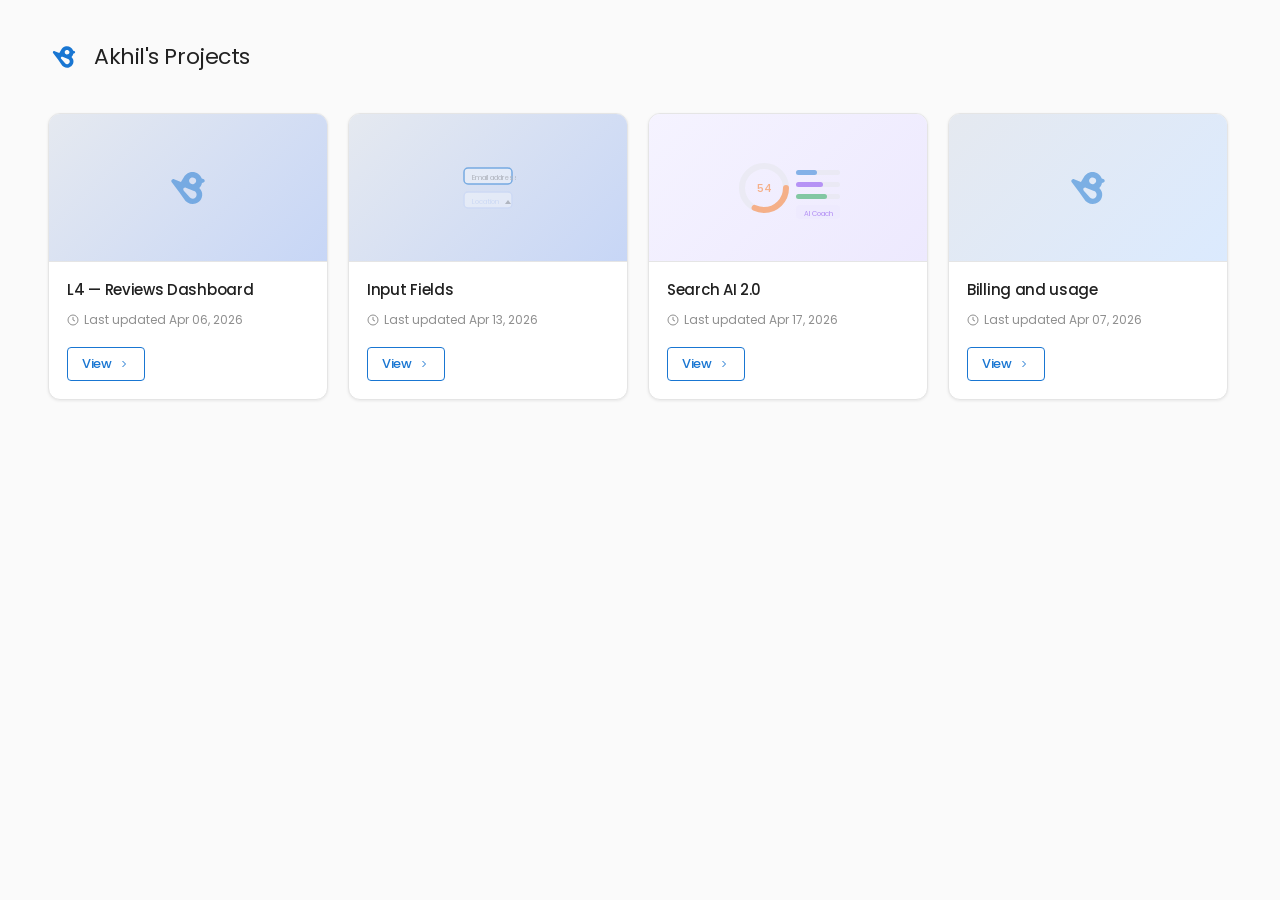
==== index.html @ 2b86e621 "add Aero DS token reference" ====
<!DOCTYPE html>
<html lang="en">
<head>
<meta charset="UTF-8"/>
<meta name="viewport" content="width=device-width, initial-scale=1.0"/>
<title>Akhil's Projects</title>
<link rel="preconnect" href="https://fonts.googleapis.com"/>
<link rel="preconnect" href="https://fonts.gstatic.com" crossorigin/>
<link rel="stylesheet" href="./ds-tokens.css"/>
<style>
*,*::before,*::after{box-sizing:border-box;margin:0;padding:0}
body{
  font-family:var(--ds-font-family);
  background:var(--ds-color-bg-page);
  min-height:100vh;
  color:var(--ds-color-text-primary);
}

/* ── HEADER ── */
.header{
  padding:40px 48px 0;
  display:flex;
  align-items:center;
  gap:14px;
}
.header-logo svg{display:block}
.header-title{
  font-size:22px;
  font-weight:400;
  letter-spacing:-0.44px;
  color:var(--ds-color-text-primary);
}

/* ── GRID ── */
.grid{
  padding:40px 48px 48px;
  display:flex;
  flex-wrap:wrap;
  gap:20px;
}

/* ── CARD ── */
.card{
  background:var(--ds-color-bg-surface);
  border:1px solid var(--ds-color-border);
  border-radius:var(--ds-radius-lg);
  width:280px;
  overflow:hidden;
  box-shadow:var(--ds-shadow-card);
  display:flex;
  flex-direction:column;
  transition:box-shadow 0.15s, border-color 0.15s;
}
.card:hover{
  box-shadow:0 4px 16px rgba(0,0,0,0.10);
  border-color:var(--ds-color-border-input);
}

.card-thumb{
  height:148px;
  background:var(--ds-color-rail-bg);
  display:flex;
  align-items:center;
  justify-content:center;
  border-bottom:1px solid var(--ds-color-border);
  overflow:hidden;
}
.card-thumb-l4{background:linear-gradient(135deg,#e5e9f0 0%,#c7d6f6 100%)}
.card-thumb-billing{background:linear-gradient(135deg,#e5e9f0 0%,#dbeafe 100%)}
.card-thumb svg{opacity:0.5}

.card-body{
  padding:16px 18px 18px;
  display:flex;
  flex-direction:column;
  gap:10px;
  flex:1;
}
.card-name{
  font-size:15px;
  font-weight:500;
  letter-spacing:-0.3px;
  color:var(--ds-color-text-primary);
}
.card-meta{
  font-size:12px;
  color:var(--ds-color-text-muted);
  letter-spacing:0;
  display:flex;
  align-items:center;
  gap:5px;
}
.card-meta svg{flex-shrink:0}

.card-footer{
  padding:0 18px 18px;
}
.view-btn{
  display:inline-flex;
  align-items:center;
  gap:6px;
  padding:6px 14px;
  border-radius:var(--ds-radius-sm);
  border:1px solid var(--ds-color-blue-100);
  background:transparent;
  font-size:13px;
  font-weight:500;
  letter-spacing:-0.26px;
  color:var(--ds-color-blue-100);
  cursor:pointer;
  text-decoration:none;
  font-family:var(--ds-font-family);
  transition:background 0.15s, color 0.15s;
}
.view-btn:hover{
  background:var(--ds-color-blue-100);
  color:#fff;
}
.view-btn svg{transition:stroke 0.15s}
.view-btn:hover svg{stroke:#fff}
</style>
</head>
<body>

  <header class="header">
    <div class="header-logo">
      <svg width="32" height="32" viewBox="0 0 28 28" fill="none" xmlns="http://www.w3.org/2000/svg">
        <path fill-rule="evenodd" clip-rule="evenodd" d="M17.6417 15.8029L17.6417 15.8027L17.6384 15.8014C17.5927 15.7816 17.5463 15.7632 17.4992 15.7463L12.7315 13.8611L12.7311 13.8618C12.6006 13.804 12.4564 13.7713 12.3044 13.7713C11.7231 13.7713 11.2518 14.2403 11.2518 14.8187C11.2518 15.0578 11.3332 15.2774 11.4688 15.4537L11.4681 15.4544L11.4764 15.4638C11.5005 15.4944 11.5259 15.524 11.5532 15.5517L14.9714 19.459L14.9715 19.4589C15.3977 19.9372 16.0196 20.2391 16.7125 20.2391C17.9972 20.2391 19.0387 19.2029 19.0387 17.9247C19.0387 16.9752 18.4638 16.1598 17.6417 15.8029M16.0713 7.92504C17.1523 7.58657 18.3171 8.14557 18.673 9.17345C19.0289 10.2013 18.4411 11.3088 17.36 11.6473C16.2791 11.9856 15.1142 11.4266 14.7583 10.3989C14.4025 9.37094 14.9903 8.26336 16.0713 7.92504M23.5537 9.17994C23.3965 8.95849 23.168 8.81665 22.9198 8.75419L22.9196 8.75053L21.9876 8.50627C21.9741 8.46262 21.9653 8.41842 21.9506 8.37481C20.9828 5.51383 17.8153 3.95809 14.8755 4.89999C13.3526 5.38783 12.1944 6.45242 11.5617 7.76098L9.87757 10.4368L5.88029 8.85972L5.87765 8.86265C5.62588 8.76042 5.33869 8.73796 5.05933 8.82742C4.44192 9.02534 4.10609 9.67275 4.30931 10.2738C4.33911 10.3616 4.38134 10.4416 4.42915 10.5168L4.4222 10.5248L8.59266 16.045C8.59643 16.05 8.59829 16.0555 8.60205 16.0603C8.60577 16.0655 8.61067 16.0695 8.61463 16.0746L11.5983 20.2565C12.9021 22.5847 15.7227 23.9859 18.4456 23.1135C21.3852 22.1718 22.984 19.089 22.0161 16.228C21.7148 15.3376 21.2002 14.5738 20.5458 13.9722C21.3708 13.1844 21.9306 12.1679 22.1398 11.0647L23.0412 10.8043L23.0406 10.7945C23.1205 10.7643 23.1987 10.7278 23.2723 10.6784C23.7751 10.3402 23.9012 9.66943 23.5537 9.17994" fill="#1976D2"/>
      </svg>
    </div>
    <h1 class="header-title">Akhil's Projects</h1>
  </header>

  <main class="grid">

    <!-- L4 Card -->
    <div class="card">
      <div class="card-thumb card-thumb-l4">
        <svg width="48" height="48" viewBox="0 0 28 28" fill="none" xmlns="http://www.w3.org/2000/svg">
          <path fill-rule="evenodd" clip-rule="evenodd" d="M17.6417 15.8029L17.6417 15.8027L17.6384 15.8014C17.5927 15.7816 17.5463 15.7632 17.4992 15.7463L12.7315 13.8611L12.7311 13.8618C12.6006 13.804 12.4564 13.7713 12.3044 13.7713C11.7231 13.7713 11.2518 14.2403 11.2518 14.8187C11.2518 15.0578 11.3332 15.2774 11.4688 15.4537L11.4681 15.4544L11.4764 15.4638C11.5005 15.4944 11.5259 15.524 11.5532 15.5517L14.9714 19.459L14.9715 19.4589C15.3977 19.9372 16.0196 20.2391 16.7125 20.2391C17.9972 20.2391 19.0387 19.2029 19.0387 17.9247C19.0387 16.9752 18.4638 16.1598 17.6417 15.8029M16.0713 7.92504C17.1523 7.58657 18.3171 8.14557 18.673 9.17345C19.0289 10.2013 18.4411 11.3088 17.36 11.6473C16.2791 11.9856 15.1142 11.4266 14.7583 10.3989C14.4025 9.37094 14.9903 8.26336 16.0713 7.92504M23.5537 9.17994C23.3965 8.95849 23.168 8.81665 22.9198 8.75419L22.9196 8.75053L21.9876 8.50627C21.9741 8.46262 21.9653 8.41842 21.9506 8.37481C20.9828 5.51383 17.8153 3.95809 14.8755 4.89999C13.3526 5.38783 12.1944 6.45242 11.5617 7.76098L9.87757 10.4368L5.88029 8.85972L5.87765 8.86265C5.62588 8.76042 5.33869 8.73796 5.05933 8.82742C4.44192 9.02534 4.10609 9.67275 4.30931 10.2738C4.33911 10.3616 4.38134 10.4416 4.42915 10.5168L4.4222 10.5248L8.59266 16.045C8.59643 16.05 8.59829 16.0555 8.60205 16.0603C8.60577 16.0655 8.61067 16.0695 8.61463 16.0746L11.5983 20.2565C12.9021 22.5847 15.7227 23.9859 18.4456 23.1135C21.3852 22.1718 22.984 19.089 22.0161 16.228C21.7148 15.3376 21.2002 14.5738 20.5458 13.9722C21.3708 13.1844 21.9306 12.1679 22.1398 11.0647L23.0412 10.8043L23.0406 10.7945C23.1205 10.7643 23.1987 10.7278 23.2723 10.6784C23.7751 10.3402 23.9012 9.66943 23.5537 9.17994" fill="#1976D2"/>
        </svg>
      </div>
      <div class="card-body">
        <div class="card-name">L4 — Reviews Dashboard</div>
        <div class="card-meta">
          <svg width="12" height="12" viewBox="0 0 24 24" fill="none" stroke="#8f8f8f" stroke-width="2"><circle cx="12" cy="12" r="10"/><polyline points="12 6 12 12 16 14"/></svg>
          Last updated Apr 06, 2026
        </div>
      </div>
      <div class="card-footer">
        <a class="view-btn" href="./L4/reviews_dashboard_v2.html">
          View
          <svg width="12" height="12" viewBox="0 0 24 24" fill="none" stroke="currentColor" stroke-width="2"><polyline points="9 18 15 12 9 6"/></svg>
        </a>
      </div>
    </div>

    <!-- Input Fields Card -->
    <div class="card">
      <div class="card-thumb" style="background:linear-gradient(135deg,#e5e9f0 0%,#c7d6f6 100%)">
        <svg width="56" height="48" viewBox="0 0 56 48" fill="none" xmlns="http://www.w3.org/2000/svg">
          <rect x="4" y="4" width="48" height="16" rx="4" fill="white" fill-opacity="0.7" stroke="#1976D2" stroke-width="1.5"/>
          <rect x="4" y="28" width="48" height="16" rx="4" fill="white" fill-opacity="0.7" stroke="#c7d6f6" stroke-width="1.5"/>
          <text x="12" y="16" font-family="Poppins,sans-serif" font-size="7" fill="#8f8f8f">Email address</text>
          <text x="12" y="40" font-family="Poppins,sans-serif" font-size="7" fill="#c7d6f6">Location</text>
          <polygon points="48,36 51,40 45,40" fill="#8f8f8f"/>
        </svg>
      </div>
      <div class="card-body">
        <div class="card-name">Input Fields</div>
        <div class="card-meta">
          <svg width="12" height="12" viewBox="0 0 24 24" fill="none" stroke="#8f8f8f" stroke-width="2"><circle cx="12" cy="12" r="10"/><polyline points="12 6 12 12 16 14"/></svg>
          Last updated Apr 13, 2026
        </div>
      </div>
      <div class="card-footer">
        <a class="view-btn" href="./input-fields.html">
          View
          <svg width="12" height="12" viewBox="0 0 24 24" fill="none" stroke="currentColor" stroke-width="2"><polyline points="9 18 15 12 9 6"/></svg>
        </a>
      </div>
    </div>

    <!-- Search AI 2.0 Card -->
    <div class="card">
      <div class="card-thumb" style="background:linear-gradient(135deg,#f5f3ff 0%,#ede9fe 100%)">
        <svg width="120" height="80" viewBox="0 0 120 80" fill="none" xmlns="http://www.w3.org/2000/svg">
          <!-- Donut -->
          <circle cx="36" cy="40" r="22" fill="none" stroke="#e5e7eb" stroke-width="6"/>
          <circle cx="36" cy="40" r="22" fill="none" stroke="#f97316" stroke-width="6"
            stroke-dasharray="75 125" stroke-dashoffset="31" stroke-linecap="round"/>
          <text x="36" y="44" text-anchor="middle" font-family="Poppins,sans-serif" font-size="11" font-weight="500" fill="#f97316">54</text>
          <!-- Bars -->
          <rect x="68" y="22" width="44" height="5" rx="2.5" fill="#e5e7eb"/>
          <rect x="68" y="22" width="21" height="5" rx="2.5" fill="#1976d2"/>
          <rect x="68" y="34" width="44" height="5" rx="2.5" fill="#e5e7eb"/>
          <rect x="68" y="34" width="27" height="5" rx="2.5" fill="#7c3aed"/>
          <rect x="68" y="46" width="44" height="5" rx="2.5" fill="#e5e7eb"/>
          <rect x="68" y="46" width="31" height="5" rx="2.5" fill="#16a34a"/>
          <!-- AI Coach tag -->
          <rect x="68" y="57" width="44" height="14" rx="4" fill="#ede9fe"/>
          <text x="90" y="68" text-anchor="middle" font-family="Poppins,sans-serif" font-size="7" fill="#7c3aed">AI Coach</text>
        </svg>
      </div>
      <div class="card-body">
        <div class="card-name">Search AI 2.0</div>
        <div class="card-meta">
          <svg width="12" height="12" viewBox="0 0 24 24" fill="none" stroke="#8f8f8f" stroke-width="2"><circle cx="12" cy="12" r="10"/><polyline points="12 6 12 12 16 14"/></svg>
          Last updated Apr 17, 2026
        </div>
      </div>
      <div class="card-footer">
        <a class="view-btn" href="./SearchAI/search_ai_overview.html">
          View
          <svg width="12" height="12" viewBox="0 0 24 24" fill="none" stroke="currentColor" stroke-width="2"><polyline points="9 18 15 12 9 6"/></svg>
        </a>
      </div>
    </div>

    <!-- Billing Card -->
    <div class="card">
      <div class="card-thumb card-thumb-billing">
        <svg width="48" height="48" viewBox="0 0 28 28" fill="none" xmlns="http://www.w3.org/2000/svg">
          <path fill-rule="evenodd" clip-rule="evenodd" d="M17.6417 15.8029L17.6417 15.8027L17.6384 15.8014C17.5927 15.7816 17.5463 15.7632 17.4992 15.7463L12.7315 13.8611L12.7311 13.8618C12.6006 13.804 12.4564 13.7713 12.3044 13.7713C11.7231 13.7713 11.2518 14.2403 11.2518 14.8187C11.2518 15.0578 11.3332 15.2774 11.4688 15.4537L11.4681 15.4544L11.4764 15.4638C11.5005 15.4944 11.5259 15.524 11.5532 15.5517L14.9714 19.459L14.9715 19.4589C15.3977 19.9372 16.0196 20.2391 16.7125 20.2391C17.9972 20.2391 19.0387 19.2029 19.0387 17.9247C19.0387 16.9752 18.4638 16.1598 17.6417 15.8029M16.0713 7.92504C17.1523 7.58657 18.3171 8.14557 18.673 9.17345C19.0289 10.2013 18.4411 11.3088 17.36 11.6473C16.2791 11.9856 15.1142 11.4266 14.7583 10.3989C14.4025 9.37094 14.9903 8.26336 16.0713 7.92504M23.5537 9.17994C23.3965 8.95849 23.168 8.81665 22.9198 8.75419L22.9196 8.75053L21.9876 8.50627C21.9741 8.46262 21.9653 8.41842 21.9506 8.37481C20.9828 5.51383 17.8153 3.95809 14.8755 4.89999C13.3526 5.38783 12.1944 6.45242 11.5617 7.76098L9.87757 10.4368L5.88029 8.85972L5.87765 8.86265C5.62588 8.76042 5.33869 8.73796 5.05933 8.82742C4.44192 9.02534 4.10609 9.67275 4.30931 10.2738C4.33911 10.3616 4.38134 10.4416 4.42915 10.5168L4.4222 10.5248L8.59266 16.045C8.59643 16.05 8.59829 16.0555 8.60205 16.0603C8.60577 16.0655 8.61067 16.0695 8.61463 16.0746L11.5983 20.2565C12.9021 22.5847 15.7227 23.9859 18.4456 23.1135C21.3852 22.1718 22.984 19.089 22.0161 16.228C21.7148 15.3376 21.2002 14.5738 20.5458 13.9722C21.3708 13.1844 21.9306 12.1679 22.1398 11.0647L23.0412 10.8043L23.0406 10.7945C23.1205 10.7643 23.1987 10.7278 23.2723 10.6784C23.7751 10.3402 23.9012 9.66943 23.5537 9.17994" fill="#1976D2"/>
        </svg>
      </div>
      <div class="card-body">
        <div class="card-name">Billing and usage</div>
        <div class="card-meta">
          <svg width="12" height="12" viewBox="0 0 24 24" fill="none" stroke="#8f8f8f" stroke-width="2"><circle cx="12" cy="12" r="10"/><polyline points="12 6 12 12 16 14"/></svg>
          Last updated Apr 07, 2026
        </div>
      </div>
      <div class="card-footer">
        <a class="view-btn" href="./Billing/billing_usage.html">
          View
          <svg width="12" height="12" viewBox="0 0 24 24" fill="none" stroke="currentColor" stroke-width="2"><polyline points="9 18 15 12 9 6"/></svg>
        </a>
      </div>
    </div>

  </main>

</body>
</html>
---- ds-tokens.css ----
/* ============================================================
   Aero Design System — CSS tokens (Elemental / Birdeye)

   Source of truth for values: RISHI-AERO-DS-TOKENS.md
   Use those names when designing; consume --aero-* or --ds-* here.
   Do not introduce ad-hoc hex in pages when a token exists.

   Figma (legacy ref): xecPAre4cKkeXEdvTig1oI
   ============================================================ */

@import url('https://fonts.googleapis.com/css2?family=Poppins:ital,wght@0,400;0,500;0,600;0,700;1,400&display=swap');

:root {

  /* ── TYPOGRAPHY (RISHI) ───────────────────────────────── */
  --aero-font-family:     'Poppins', sans-serif;
  --aero-font-mono:       'SFMono-Regular', ui-monospace, Menlo, Monaco, monospace;

  --aero-fs-10:  10px;
  --aero-fs-12:  12px;
  --aero-fs-14:  14px;
  --aero-fs-16:  16px;
  --aero-fs-18:  18px;
  --aero-fs-20:  20px;
  --aero-fs-24:  24px;
  --aero-fs-28:  28px;
  --aero-fs-32:  32px;

  --aero-fw-regular: 400;
  --aero-fw-medium:  500;
  --aero-fw-bold:    700;

  --aero-lh-10: 15px;
  --aero-lh-12: 18px;
  --aero-lh-14: 21px;
  --aero-lh-16: 24px;
  --aero-lh-18: 27px;
  --aero-lh-20: 30px;
  --aero-lh-24: 36px;
  --aero-lh-28: 42px;
  --aero-lh-32: 48px;

  /* Legacy DS aliases — typography */
  --ds-font-family:         var(--aero-font-family);
  --ds-font-size-xs:       11px;
  --ds-font-size-sm:       var(--aero-fs-12);
  --ds-font-size-base:     var(--aero-fs-14);
  --ds-font-size-md:       var(--aero-fs-16);
  --ds-font-size-lg:       var(--aero-fs-18);
  --ds-font-size-xl:       var(--aero-fs-20);
  --ds-font-weight-regular: var(--aero-fw-regular);
  --ds-font-weight-medium:  var(--aero-fw-medium);
  --ds-font-weight-semibold: 600;
  --ds-font-weight-bold:    var(--aero-fw-bold);
  /* Aliases for RISHI font-size tokens (use in new CSS) */
  --aero-font-size-10: var(--aero-fs-10);
  --aero-font-size-12: var(--aero-fs-12);
  --aero-font-size-14: var(--aero-fs-14);
  --aero-font-size-16: var(--aero-fs-16);
  --aero-font-size-18: var(--aero-fs-18);
  --aero-font-size-20: var(--aero-fs-20);
  --aero-font-size-24: var(--aero-fs-24);
  --aero-font-size-28: var(--aero-fs-28);
  --aero-font-size-32: var(--aero-fs-32);

  /* ── GRAY (RISHI) ─────────────────────────────────────── */
  --aero-gray-0:    #ffffff;
  --aero-gray-10:   #fafafa;
  --aero-gray-20:   #f5f5f5;
  --aero-gray-30:   #efefef;
  --aero-gray-40:   #eaeaea;
  --aero-gray-50:   #e5e5e5;
  --aero-gray-60:   #cccccc;
  --aero-gray-70:   #b8b8b8;
  --aero-gray-80:   #a3a3a3;
  --aero-gray-90:   #8f8f8f;
  --aero-gray-100:  #757575;
  --aero-gray-200:  #656565;
  --aero-gray-300:  #555555;
  --aero-gray-400:  #454545;
  --aero-gray-500:  #353535;
  --aero-gray-600:  #303030;
  --aero-gray-900:  #212121;
  --aero-gray-1000: #2c3e50;
  --aero-gray-2000: #e5e9f0;

  /* ── BLUE (RISHI) ───────────────────────────────────── */
  --aero-blue-10:  #f6fafe;
  --aero-blue-20:  #ecf5fd;
  --aero-blue-30:  #e3effc;
  --aero-blue-40:  #daeafb;
  --aero-blue-50:  #d1e5f9;
  --aero-blue-60:  #a4ccf4;
  --aero-blue-70:  #7fb8f0;
  --aero-blue-80:  #5ba4ec;
  --aero-blue-90:  #3790e7;
  --aero-blue-100: #1976d2;
  --aero-blue-200: #1565b4;
  --aero-blue-300: #125598;
  --aero-blue-400: #0f457c;
  --aero-blue-500: #0b355f;
  --aero-blue-900: #07213a;

  /* ── RED (RISHI) ─────────────────────────────────────── */
  --aero-red-10:  #fef6f5;
  --aero-red-20:  #feeceb;
  --aero-red-30:  #fde3e1;
  --aero-red-70:  #f88078;
  --aero-red-80:  #f65d51;
  --aero-red-90:  #f3382b;
  --aero-red-100: #de1b0c;
  --aero-red-200: #bf170a;

  /* ── GREEN (RISHI) ───────────────────────────────────── */
  --aero-green-10:  #f8fcf7;
  --aero-green-20:  #f1faf0;
  --aero-green-50:  #dcf1d9;
  --aero-green-90:  #68c559;
  --aero-green-100: #4cae3d;
  --aero-green-200: #419535;

  /* ── YELLOW (RISHI) ──────────────────────────────────── */
  --aero-yellow-10:  #fffcf5;
  --aero-yellow-20:  #fff9ea;
  --aero-yellow-50:  #fef1cc;
  --aero-yellow-90:  #fbc123;
  --aero-yellow-100: #e6aa04;
  --aero-yellow-200: #c69204;

  /* ── SPACING (RISHI margin/padding scale) ─────────────── */
  --aero-md-0:  0px;
  --aero-md-2:  2px;
  --aero-md-4:  4px;
  --aero-md-8:  8px;
  --aero-md-12: 12px;
  --aero-md-16: 16px;
  --aero-md-20: 20px;
  --aero-md-24: 24px;
  --aero-pd-0:  0px;
  --aero-pd-2:  2px;
  --aero-pd-4:  4px;
  --aero-pd-8:  8px;
  --aero-pd-12: 12px;
  --aero-pd-16: 16px;
  --aero-pd-20: 20px;
  --aero-pd-24: 24px;

  /* ── RADIUS (RISHI) ─────────────────────────────────── */
  --aero-radius-xs:   2px;
  --aero-radius-sm:   4px;
  --aero-radius-md:   8px;
  --aero-radius-lg:  12px;
  --aero-radius-xl:  16px;
  --aero-radius-xxl: 24px;
  --aero-radius-pill: 999px;

  /* ── Legacy semantic --ds-color-* (map to RISHI) ────── */
  --ds-color-bg-page:       var(--aero-gray-10);
  --ds-color-bg-surface:    var(--aero-gray-0);
  --ds-color-bg-subtle:     var(--aero-gray-10);
  --ds-color-bg-muted:      var(--aero-gray-20);
  --ds-color-text-primary:  var(--aero-gray-900);
  --ds-color-text-secondary: var(--aero-gray-300);
  --ds-color-text-muted:     var(--aero-gray-90);
  --ds-color-text-icon:      var(--aero-gray-600);

  /* Default border: RISHI $gray50; subtle: $gray40 */
  --ds-color-border:         var(--aero-gray-50);
  --ds-color-border-strong:  var(--aero-gray-50);
  --ds-color-border-subtle:    var(--aero-gray-40);
  --ds-color-border-input:   var(--aero-gray-2000);

  /* Primary / interactive (links: blue100; buttons per RISHI: blue200 + hover blue300) */
  --ds-color-blue-primary:   var(--aero-blue-100);
  --ds-color-blue-100:       var(--aero-blue-100);
  --ds-color-blue-200:       var(--aero-blue-200);
  --ds-color-blue-300:       var(--aero-blue-300);
  --ds-color-blue-90:        var(--aero-blue-90);
  --ds-color-blue-selected:  var(--aero-blue-20);
  --ds-color-blue-dark:      var(--aero-blue-300);
  /* Primary CTA / filled button (RISHI: $blue200, hover $blue300) */
  --ds-color-button-primary:       var(--aero-blue-200);
  --ds-color-button-primary-hover: var(--aero-blue-300);

  --ds-color-rail-bg:       var(--aero-gray-2000);

  --ds-color-success:        var(--aero-green-100);
  --ds-color-success-bg:     var(--aero-green-20);
  --ds-color-danger:         var(--aero-red-90);
  --ds-color-danger-bg:      var(--aero-red-20);
  --ds-color-warning:        var(--aero-yellow-100);
  /* legacy badge red — align to RISHI red */
  --ds-color-badge:          #ef4444;

  /* Legacy --ds-space-* → RISHI md */
  --ds-space-1:  var(--aero-md-4);
  --ds-space-2:  var(--aero-md-8);
  --ds-space-3:  var(--aero-md-12);
  --ds-space-4:  var(--aero-md-16);
  --ds-space-5:  var(--aero-md-20);
  --ds-space-6:  var(--aero-md-24);

  /* Legacy radii */
  --ds-radius-sm:   var(--aero-radius-sm);
  --ds-radius-md:   6px;
  --ds-radius-lg:   var(--aero-radius-lg);
  --ds-radius-full: var(--aero-radius-pill);
  /* Card / panel radius per RISHI $mdBorderRadius 8px */
  --ds-radius-card: var(--aero-radius-md);

  /* ── COMPONENT HEIGHTS ── */
  --ds-height-topnav:   52px;
  --ds-height-row-sm:   24px;
  --ds-height-row-md:   28px;
  --ds-height-row-lg:   37px;
  --ds-height-page-hdr: 52px;

  /* ── COMPONENT WIDTHS ── */
  --ds-width-rail:    56px;
  --ds-width-sidebar: 222px;
  --ds-width-icon:    20px;
  --ds-width-btn:     28px;

  /* ── SHADOWS ── */
  --ds-shadow-panel: -4px 0 24px rgba(0,0,0,0.08);
  --ds-shadow-card:  0 1px 3px rgba(0,0,0,0.08);

  /* Material Symbols Outlined — load in HTML
     <link href="https://fonts.googleapis.com/css2?family=Material+Symbols+Outlined:..."/> */
  --ds-icon-size: 20px;
}

/* Poppins = primary UI (RISHI). Form controls inherit. */
html {
  font-family: var(--aero-font-family);
}
button,
input,
optgroup,
select,
textarea {
  font-family: inherit;
}
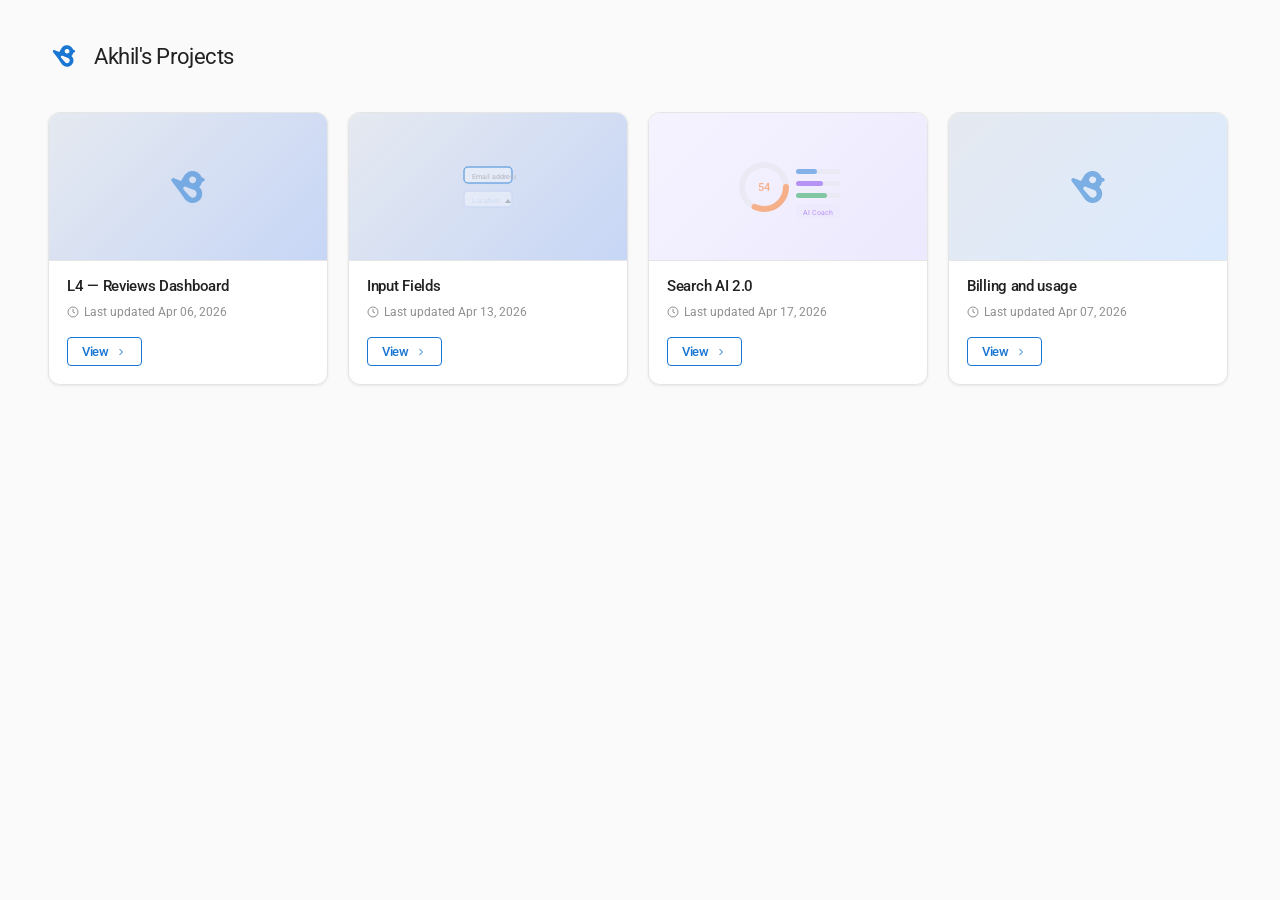
==== commit e30d84f5: "update allotment drawer - AI compose and conditions logic" ====
--- a/index.html
+++ b/index.html
@@ -161,8 +161,8 @@
         <svg width="56" height="48" viewBox="0 0 56 48" fill="none" xmlns="http://www.w3.org/2000/svg">
           <rect x="4" y="4" width="48" height="16" rx="4" fill="white" fill-opacity="0.7" stroke="#1976D2" stroke-width="1.5"/>
           <rect x="4" y="28" width="48" height="16" rx="4" fill="white" fill-opacity="0.7" stroke="#c7d6f6" stroke-width="1.5"/>
-          <text x="12" y="16" font-family="Poppins,sans-serif" font-size="7" fill="#8f8f8f">Email address</text>
-          <text x="12" y="40" font-family="Poppins,sans-serif" font-size="7" fill="#c7d6f6">Location</text>
+          <text x="12" y="16" font-family="Roboto,sans-serif" font-size="7" fill="#8f8f8f">Email address</text>
+          <text x="12" y="40" font-family="Roboto,sans-serif" font-size="7" fill="#c7d6f6">Location</text>
           <polygon points="48,36 51,40 45,40" fill="#8f8f8f"/>
         </svg>
       </div>
@@ -189,7 +189,7 @@
           <circle cx="36" cy="40" r="22" fill="none" stroke="#e5e7eb" stroke-width="6"/>
           <circle cx="36" cy="40" r="22" fill="none" stroke="#f97316" stroke-width="6"
             stroke-dasharray="75 125" stroke-dashoffset="31" stroke-linecap="round"/>
-          <text x="36" y="44" text-anchor="middle" font-family="Poppins,sans-serif" font-size="11" font-weight="500" fill="#f97316">54</text>
+          <text x="36" y="44" text-anchor="middle" font-family="Roboto,sans-serif" font-size="11" font-weight="500" fill="#f97316">54</text>
           <!-- Bars -->
           <rect x="68" y="22" width="44" height="5" rx="2.5" fill="#e5e7eb"/>
           <rect x="68" y="22" width="21" height="5" rx="2.5" fill="#1976d2"/>
@@ -199,7 +199,7 @@
           <rect x="68" y="46" width="31" height="5" rx="2.5" fill="#16a34a"/>
           <!-- AI Coach tag -->
           <rect x="68" y="57" width="44" height="14" rx="4" fill="#ede9fe"/>
-          <text x="90" y="68" text-anchor="middle" font-family="Poppins,sans-serif" font-size="7" fill="#7c3aed">AI Coach</text>
+          <text x="90" y="68" text-anchor="middle" font-family="Roboto,sans-serif" font-size="7" fill="#7c3aed">AI Coach</text>
         </svg>
       </div>
       <div class="card-body">
--- a/ds-tokens.css
+++ b/ds-tokens.css
@@ -8,12 +8,12 @@
    Figma (legacy ref): xecPAre4cKkeXEdvTig1oI
    ============================================================ */
 
-@import url('https://fonts.googleapis.com/css2?family=Poppins:ital,wght@0,400;0,500;0,600;0,700;1,400&display=swap');
+@import url('https://fonts.googleapis.com/css2?family=Roboto:ital,wght@0,300;0,400;0,500;0,600;0,700;1,400&display=swap');
 
 :root {
 
   /* ── TYPOGRAPHY (RISHI) ───────────────────────────────── */
-  --aero-font-family:     'Poppins', sans-serif;
+  --aero-font-family:     'Roboto', sans-serif;
   --aero-font-mono:       'SFMono-Regular', ui-monospace, Menlo, Monaco, monospace;
 
   --aero-fs-10:  10px;
@@ -224,13 +224,23 @@
   /* ── SHADOWS ── */
   --ds-shadow-panel: -4px 0 24px rgba(0,0,0,0.08);
   --ds-shadow-card:  0 1px 3px rgba(0,0,0,0.08);
+  --ds-shadow-drawer: -12px 0 40px rgba(0,0,0,0.12);
+  --ds-shadow-menu:   0 8px 24px rgba(0,0,0,0.12);
+  --ds-shadow-toast:  0 4px 12px rgba(15,23,42,0.1);
+  --ds-shadow-float:  0 4px 12px rgba(0,0,0,0.24);
+  --ds-shadow-raised: 0 12px 32px rgba(0,0,0,0.18);
+
+  /* Hover / backdrop overlays — use instead of repeating rgba in screens */
+  --ds-overlay-black-060: rgba(0, 0, 0, 0.06);
+  --ds-overlay-black-040: rgba(0, 0, 0, 0.04);
+  --ds-overlay-dialog-scrim: rgba(15, 23, 42, 0.35);
 
   /* Material Symbols Outlined — load in HTML
      <link href="https://fonts.googleapis.com/css2?family=Material+Symbols+Outlined:..."/> */
   --ds-icon-size: 20px;
 }
 
-/* Poppins = primary UI (RISHI). Form controls inherit. */
+/* Roboto = primary UI (RISHI). Form controls inherit. */
 html {
   font-family: var(--aero-font-family);
 }
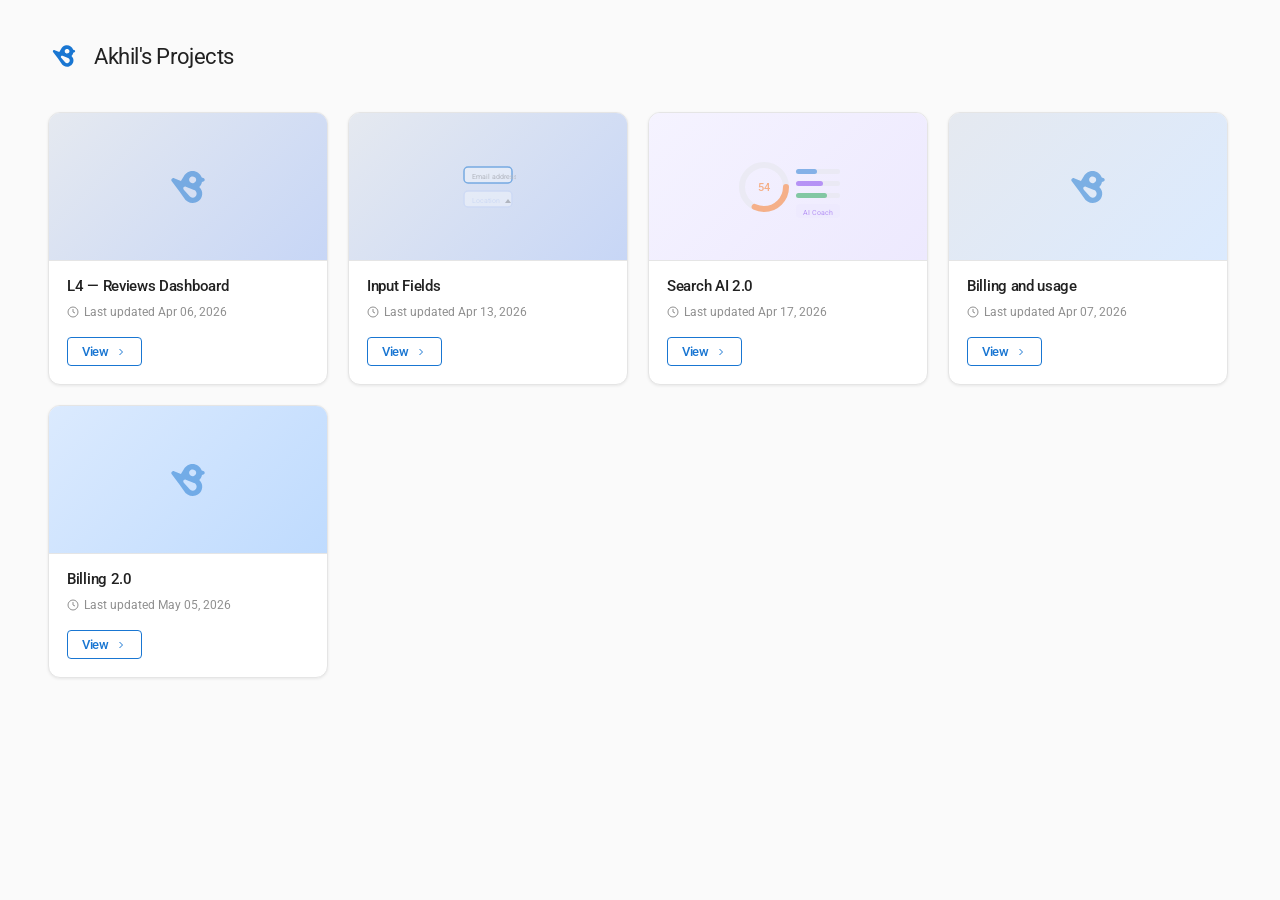
==== commit ed14e47a: "Billing 2.0: sidebar, table, condition row, and index card updates - Add Billing 2.0 card on index l" ====
--- a/index.html
+++ b/index.html
@@ -239,6 +239,28 @@
       </div>
     </div>
 
+    <!-- Billing 2.0 Card -->
+    <div class="card">
+      <div class="card-thumb" style="background:linear-gradient(135deg,#dbeafe 0%,#bfdbfe 100%)">
+        <svg width="48" height="48" viewBox="0 0 28 28" fill="none" xmlns="http://www.w3.org/2000/svg">
+          <path fill-rule="evenodd" clip-rule="evenodd" d="M17.6417 15.8029L17.6417 15.8027L17.6384 15.8014C17.5927 15.7816 17.5463 15.7632 17.4992 15.7463L12.7315 13.8611L12.7311 13.8618C12.6006 13.804 12.4564 13.7713 12.3044 13.7713C11.7231 13.7713 11.2518 14.2403 11.2518 14.8187C11.2518 15.0578 11.3332 15.2774 11.4688 15.4537L11.4681 15.4544L11.4764 15.4638C11.5005 15.4944 11.5259 15.524 11.5532 15.5517L14.9714 19.459L14.9715 19.4589C15.3977 19.9372 16.0196 20.2391 16.7125 20.2391C17.9972 20.2391 19.0387 19.2029 19.0387 17.9247C19.0387 16.9752 18.4638 16.1598 17.6417 15.8029M16.0713 7.92504C17.1523 7.58657 18.3171 8.14557 18.673 9.17345C19.0289 10.2013 18.4411 11.3088 17.36 11.6473C16.2791 11.9856 15.1142 11.4266 14.7583 10.3989C14.4025 9.37094 14.9903 8.26336 16.0713 7.92504M23.5537 9.17994C23.3965 8.95849 23.168 8.81665 22.9198 8.75419L22.9196 8.75053L21.9876 8.50627C21.9741 8.46262 21.9653 8.41842 21.9506 8.37481C20.9828 5.51383 17.8153 3.95809 14.8755 4.89999C13.3526 5.38783 12.1944 6.45242 11.5617 7.76098L9.87757 10.4368L5.88029 8.85972L5.87765 8.86265C5.62588 8.76042 5.33869 8.73796 5.05933 8.82742C4.44192 9.02534 4.10609 9.67275 4.30931 10.2738C4.33911 10.3616 4.38134 10.4416 4.42915 10.5168L4.4222 10.5248L8.59266 16.045C8.59643 16.05 8.59829 16.0555 8.60205 16.0603C8.60577 16.0655 8.61067 16.0695 8.61463 16.0746L11.5983 20.2565C12.9021 22.5847 15.7227 23.9859 18.4456 23.1135C21.3852 22.1718 22.984 19.089 22.0161 16.228C21.7148 15.3376 21.2002 14.5738 20.5458 13.9722C21.3708 13.1844 21.9306 12.1679 22.1398 11.0647L23.0412 10.8043L23.0406 10.7945C23.1205 10.7643 23.1987 10.7278 23.2723 10.6784C23.7751 10.3402 23.9012 9.66943 23.5537 9.17994" fill="#1976D2"/>
+        </svg>
+      </div>
+      <div class="card-body">
+        <div class="card-name">Billing 2.0</div>
+        <div class="card-meta">
+          <svg width="12" height="12" viewBox="0 0 24 24" fill="none" stroke="#8f8f8f" stroke-width="2"><circle cx="12" cy="12" r="10"/><polyline points="12 6 12 12 16 14"/></svg>
+          Last updated May 05, 2026
+        </div>
+      </div>
+      <div class="card-footer">
+        <a class="view-btn" href="./Billing/birdai_credits_allotment.html">
+          View
+          <svg width="12" height="12" viewBox="0 0 24 24" fill="none" stroke="currentColor" stroke-width="2"><polyline points="9 18 15 12 9 6"/></svg>
+        </a>
+      </div>
+    </div>
+
   </main>
 
 </body>
--- a/ds-tokens.css
+++ b/ds-tokens.css
@@ -14,7 +14,8 @@
 
   /* ── TYPOGRAPHY (RISHI) ───────────────────────────────── */
   --aero-font-family:     'Roboto', sans-serif;
-  --aero-font-mono:       'SFMono-Regular', ui-monospace, Menlo, Monaco, monospace;
+  /* Same as UI: Roboto-only stack (no system mono fallbacks). */
+  --aero-font-mono:       'Roboto', sans-serif;
 
   --aero-fs-10:  10px;
   --aero-fs-12:  12px;
